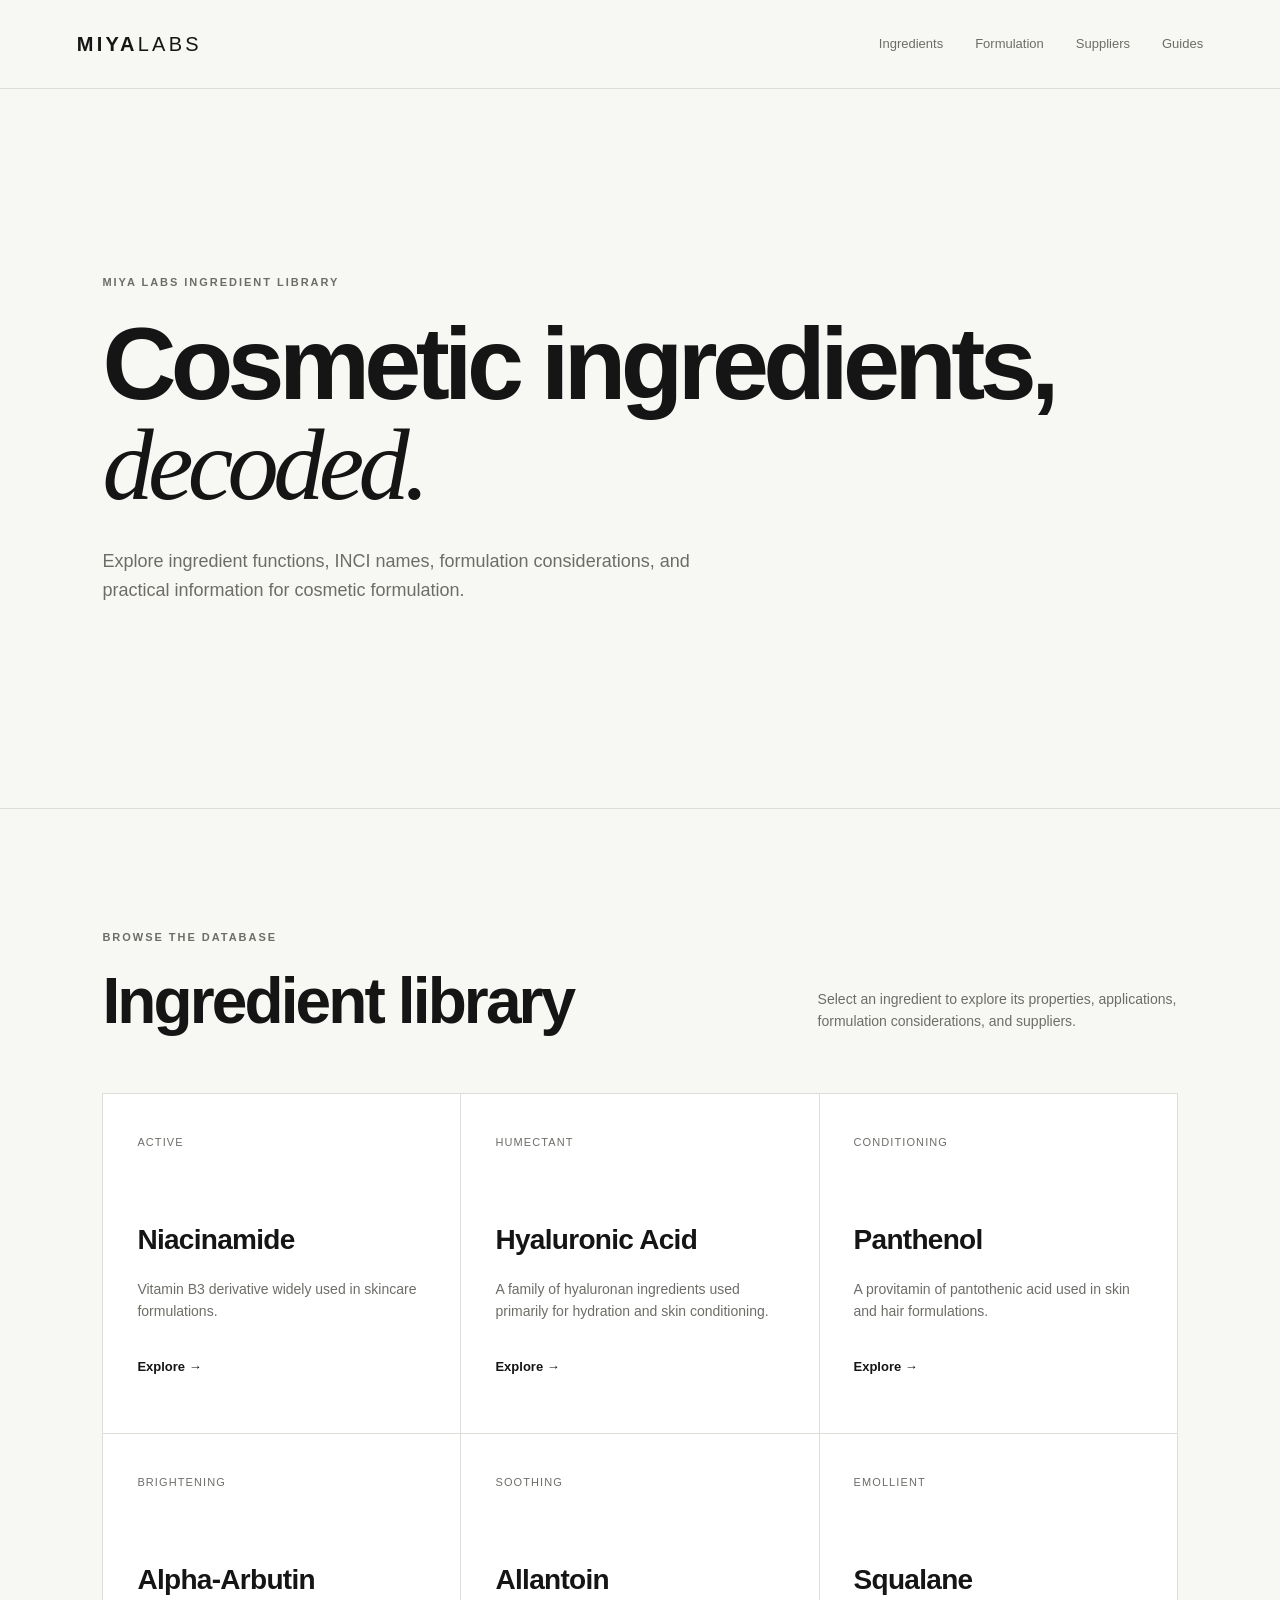
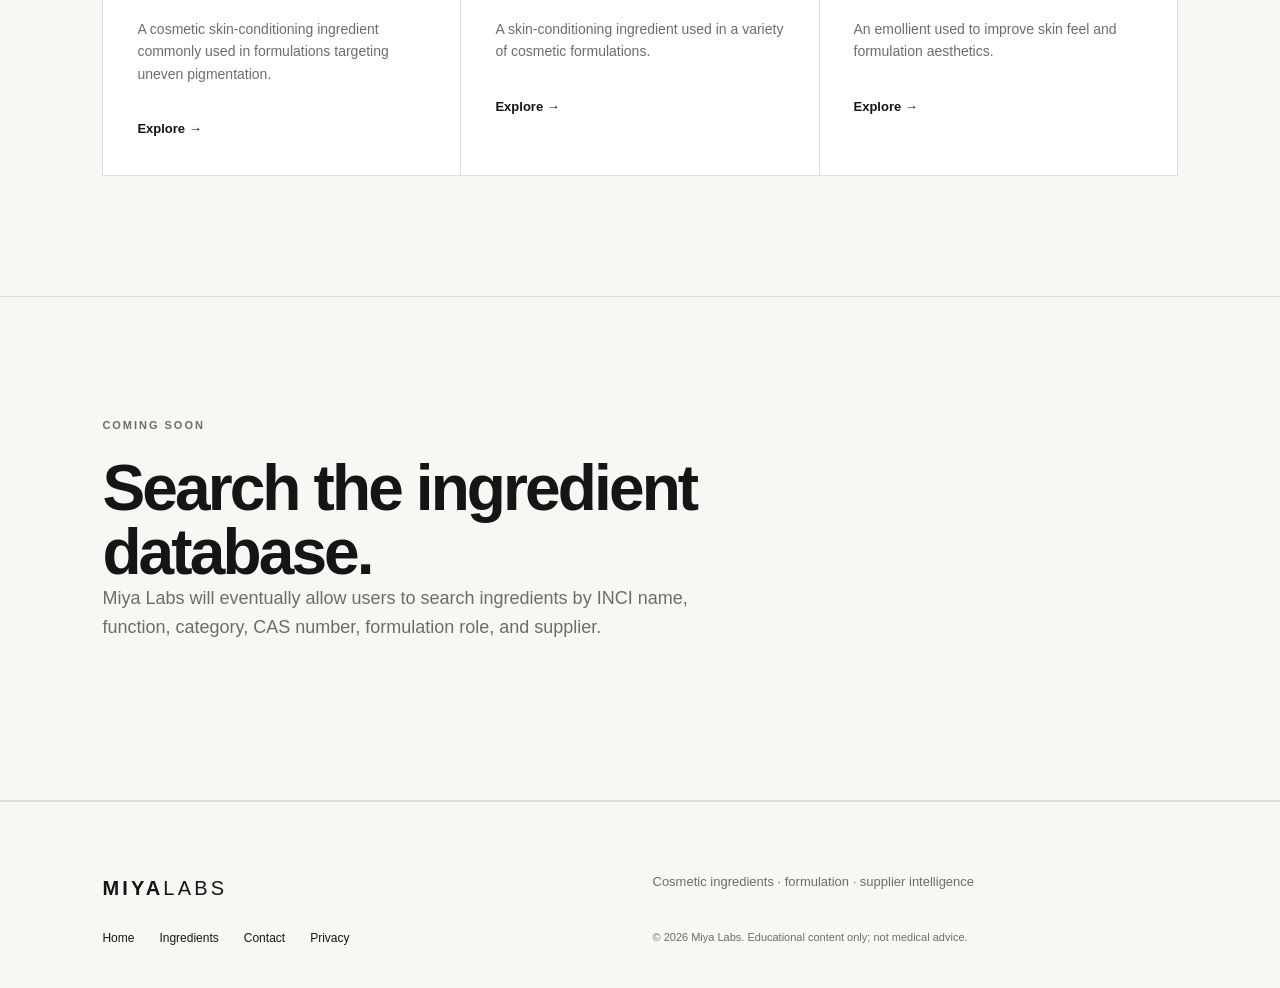
==== ingredients.html @ 277d53c7 "Create ingredients.html" ====
<!doctype html>
<html lang="en">
<head>
  <meta charset="utf-8">
  <meta name="viewport" content="width=device-width, initial-scale=1">

  <title>Cosmetic Ingredients | Miya Labs</title>

  <meta
    name="description"
    content="Explore cosmetic ingredients, their functions, formulation considerations, INCI names, and practical usage information."
  >

  <link rel="stylesheet" href="style.css">
</head>

<body>

<header class="site-header">

  <a class="brand" href="index.html">
    MIYA<span>LABS</span>
  </a>

  <nav>
    <a href="ingredients.html">Ingredients</a>
    <a href="index.html#formulation">Formulation</a>
    <a href="index.html#suppliers">Suppliers</a>
    <a href="index.html#guides">Guides</a>
  </nav>

</header>


<main>

<section class="hero">

  <p class="eyebrow">MIYA LABS INGREDIENT LIBRARY</p>

  <h1>
    Cosmetic ingredients,
    <em>decoded.</em>
  </h1>

  <p class="hero-copy">
    Explore ingredient functions, INCI names, formulation
    considerations, and practical information for cosmetic
    formulation.
  </p>

</section>


<section class="section">

  <div class="section-heading">

    <div>

      <p class="eyebrow">
        BROWSE THE DATABASE
      </p>

      <h2>
        Ingredient library
      </h2>

    </div>

    <p>
      Select an ingredient to explore its properties,
      applications, formulation considerations, and suppliers.
    </p>

  </div>


  <div class="cards">

    <article class="card">

      <span>ACTIVE</span>

      <h3>
        Niacinamide
      </h3>

      <p>
        Vitamin B3 derivative widely used in skincare
        formulations.
      </p>

      <a href="ingredients/niacinamide.html">
        Explore →
      </a>

    </article>


    <article class="card">

      <span>HUMECTANT</span>

      <h3>
        Hyaluronic Acid
      </h3>

      <p>
        A family of hyaluronan ingredients used primarily
        for hydration and skin conditioning.
      </p>

      <a href="#">
        Explore →
      </a>

    </article>


    <article class="card">

      <span>CONDITIONING</span>

      <h3>
        Panthenol
      </h3>

      <p>
        A provitamin of pantothenic acid used in
        skin and hair formulations.
      </p>

      <a href="#">
        Explore →
      </a>

    </article>


    <article class="card">

      <span>BRIGHTENING</span>

      <h3>
        Alpha-Arbutin
      </h3>

      <p>
        A cosmetic skin-conditioning ingredient commonly
        used in formulations targeting uneven pigmentation.
      </p>

      <a href="#">
        Explore →
      </a>

    </article>


    <article class="card">

      <span>SOOTHING</span>

      <h3>
        Allantoin
      </h3>

      <p>
        A skin-conditioning ingredient used in a variety
        of cosmetic formulations.
      </p>

      <a href="#">
        Explore →
      </a>

    </article>


    <article class="card">

      <span>EMOLLIENT</span>

      <h3>
        Squalane
      </h3>

      <p>
        An emollient used to improve skin feel and
        formulation aesthetics.
      </p>

      <a href="#">
        Explore →
      </a>

    </article>

  </div>

</section>


<section class="section">

  <p class="eyebrow">
    COMING SOON
  </p>

  <h2>
    Search the ingredient database.
  </h2>

  <p class="hero-copy">
    Miya Labs will eventually allow users to search ingredients
    by INCI name, function, category, CAS number, formulation
    role, and supplier.
  </p>

</section>

</main>


<footer>

  <div class="brand">
    MIYA<span>LABS</span>
  </div>

  <p>
    Cosmetic ingredients · formulation · supplier intelligence
  </p>

  <div class="footer-links">

    <a href="index.html">
      Home
    </a>

    <a href="ingredients.html">
      Ingredients
    </a>

    <a href="#">
      Contact
    </a>

    <a href="#">
      Privacy
    </a>

  </div>

  <small>
    © 2026 Miya Labs. Educational content only; not medical advice.
  </small>

</footer>

</body>
</html>
---- style.css ----
:root {
  --background: #f7f7f4;
  --surface: #ffffff;
  --text: #151515;
  --muted: #6d6d68;
  --line: #deded8;
  --accent: #172b3a;
  --accent-light: #e8eef1;
}

* {
  box-sizing: border-box;
}

html {
  scroll-behavior: smooth;
}

body {
  margin: 0;
  background: var(--background);
  color: var(--text);
  font-family: Arial, Helvetica, sans-serif;
  line-height: 1.6;
}

a {
  color: inherit;
  text-decoration: none;
}

.site-header {
  width: 100%;
  padding: 28px 6vw;
  display: flex;
  align-items: center;
  justify-content: space-between;
  border-bottom: 1px solid var(--line);
  background: rgba(247, 247, 244, 0.95);
}

.brand {
  font-size: 20px;
  font-weight: 800;
  letter-spacing: 0.16em;
}

.brand span {
  font-weight: 400;
}

nav {
  display: flex;
  gap: 32px;
}

nav a {
  font-size: 13px;
  color: var(--muted);
  transition: color 0.2s ease;
}

nav a:hover {
  color: var(--text);
}

.hero {
  min-height: 720px;
  padding: 150px 8vw 130px;
  display: flex;
  flex-direction: column;
  justify-content: center;
  border-bottom: 1px solid var(--line);
}

.eyebrow {
  margin: 0 0 22px;
  color: var(--muted);
  font-size: 11px;
  font-weight: 700;
  letter-spacing: 0.18em;
}

h1,
h2,
h3 {
  margin-top: 0;
}

h1 {
  max-width: 1000px;
  margin-bottom: 32px;
  font-size: clamp(48px, 8vw, 108px);
  line-height: 0.98;
  letter-spacing: -0.055em;
  font-weight: 700;
}

h1 em {
  font-family: Georgia, "Times New Roman", serif;
  font-weight: 400;
}

.hero-copy {
  max-width: 650px;
  margin: 0 0 38px;
  color: var(--muted);
  font-size: 18px;
}

.hero-actions {
  display: flex;
  gap: 12px;
  flex-wrap: wrap;
}

.button {
  display: inline-block;
  padding: 14px 22px;
  border: 1px solid var(--text);
  font-size: 13px;
  font-weight: 700;
  transition: all 0.2s ease;
}

.button.primary {
  background: var(--text);
  color: white;
}

.button.primary:hover {
  background: var(--accent);
  border-color: var(--accent);
}

.button.secondary {
  background: transparent;
}

.button.secondary:hover {
  background: white;
}

.section {
  padding: 120px 8vw;
  border-bottom: 1px solid var(--line);
}

.section-heading {
  display: flex;
  justify-content: space-between;
  gap: 60px;
  align-items: flex-end;
  margin-bottom: 60px;
}

.section-heading > p {
  max-width: 360px;
  margin: 0;
  color: var(--muted);
  font-size: 14px;
}

h2 {
  max-width: 800px;
  margin-bottom: 0;
  font-size: clamp(38px, 5vw, 70px);
  line-height: 1;
  letter-spacing: -0.045em;
}

.cards {
  display: grid;
  grid-template-columns: repeat(3, 1fr);
  border-top: 1px solid var(--line);
  border-left: 1px solid var(--line);
}

.card {
  min-height: 340px;
  padding: 34px;
  border-right: 1px solid var(--line);
  border-bottom: 1px solid var(--line);
  background: var(--surface);
  transition: transform 0.2s ease;
}

.card:hover {
  transform: translateY(-5px);
}

.card > span {
  color: var(--muted);
  font-size: 11px;
  letter-spacing: 0.1em;
}

.card h3 {
  margin: 65px 0 15px;
  font-size: 28px;
  letter-spacing: -0.025em;
}

.card p {
  max-width: 330px;
  margin-bottom: 30px;
  color: var(--muted);
  font-size: 14px;
}

.card a,
.text-link {
  font-size: 13px;
  font-weight: 700;
}

.feature {
  min-height: 650px;
  padding: 120px 8vw;
  display: grid;
  grid-template-columns: 1fr 300px;
  gap: 100px;
  align-items: center;
  background: var(--accent);
  color: white;
}

.feature .eyebrow,
.feature > div > p:not(.eyebrow) {
  color: #bdc8ce;
}

.feature h2 {
  max-width: 700px;
  margin-bottom: 35px;
}

.feature > div > p:not(.eyebrow) {
  max-width: 600px;
  font-size: 16px;
}

.feature .text-link {
  display: inline-block;
  margin-top: 25px;
}

.formula-mark {
  width: 260px;
  height: 260px;
  display: flex;
  align-items: center;
  justify-content: center;
  flex-direction: column;
  border: 1px solid rgba(255, 255, 255, 0.35);
  border-radius: 50%;
  font-family: Georgia, "Times New Roman", serif;
  font-size: 100px;
  line-height: 0.8;
}

.formula-mark small {
  margin-top: 15px;
  font-family: Arial, Helvetica, sans-serif;
  font-size: 11px;
  letter-spacing: 0.3em;
}

.directory-placeholder {
  min-height: 220px;
  padding: 40px;
  display: flex;
  flex-direction: column;
  justify-content: center;
  gap: 12px;
  border: 1px solid var(--line);
  background: var(--surface);
}

.directory-placeholder strong {
  font-size: 25px;
}

.directory-placeholder span {
  color: var(--muted);
  font-size: 14px;
}

.guides h2 {
  margin-bottom: 60px;
}

.guide-list {
  border-top: 1px solid var(--line);
}

.guide-list a {
  display: grid;
  grid-template-columns: 60px 1fr 220px;
  gap: 25px;
  align-items: center;
  padding: 25px 0;
  border-bottom: 1px solid var(--line);
  transition: padding-left 0.2s ease;
}

.guide-list a:hover {
  padding-left: 12px;
}

.guide-list span,
.guide-list small {
  color: var(--muted);
  font-size: 11px;
}

.guide-list strong {
  font-size: 18px;
}

footer {
  padding: 70px 8vw 40px;
  display: grid;
  grid-template-columns: 1fr 1fr;
  gap: 25px;
  border-top: 1px solid var(--line);
}

footer p {
  margin: 0;
  color: var(--muted);
  font-size: 13px;
}

.footer-links {
  display: flex;
  gap: 25px;
  flex-wrap: wrap;
  font-size: 12px;
}

footer small {
  color: var(--muted);
  font-size: 11px;
}

@media (max-width: 800px) {

  .site-header {
    padding: 22px 5vw;
  }

  nav {
    display: none;
  }

  .hero {
    min-height: 650px;
    padding: 100px 7vw;
  }

  .section {
    padding: 85px 7vw;
  }

  .section-heading {
    display: block;
  }

  .section-heading > p {
    margin-top: 25px;
  }

  .cards {
    grid-template-columns: 1fr;
  }

  .feature {
    padding: 85px 7vw;
    grid-template-columns: 1fr;
  }

  .formula-mark {
    width: 190px;
    height: 190px;
    font-size: 70px;
  }

  .guide-list a {
    grid-template-columns: 40px 1fr;
  }

  .guide-list small {
    grid-column: 2;
  }

  footer {
    padding: 60px 7vw 35px;
    grid-template-columns: 1fr;
  }
}
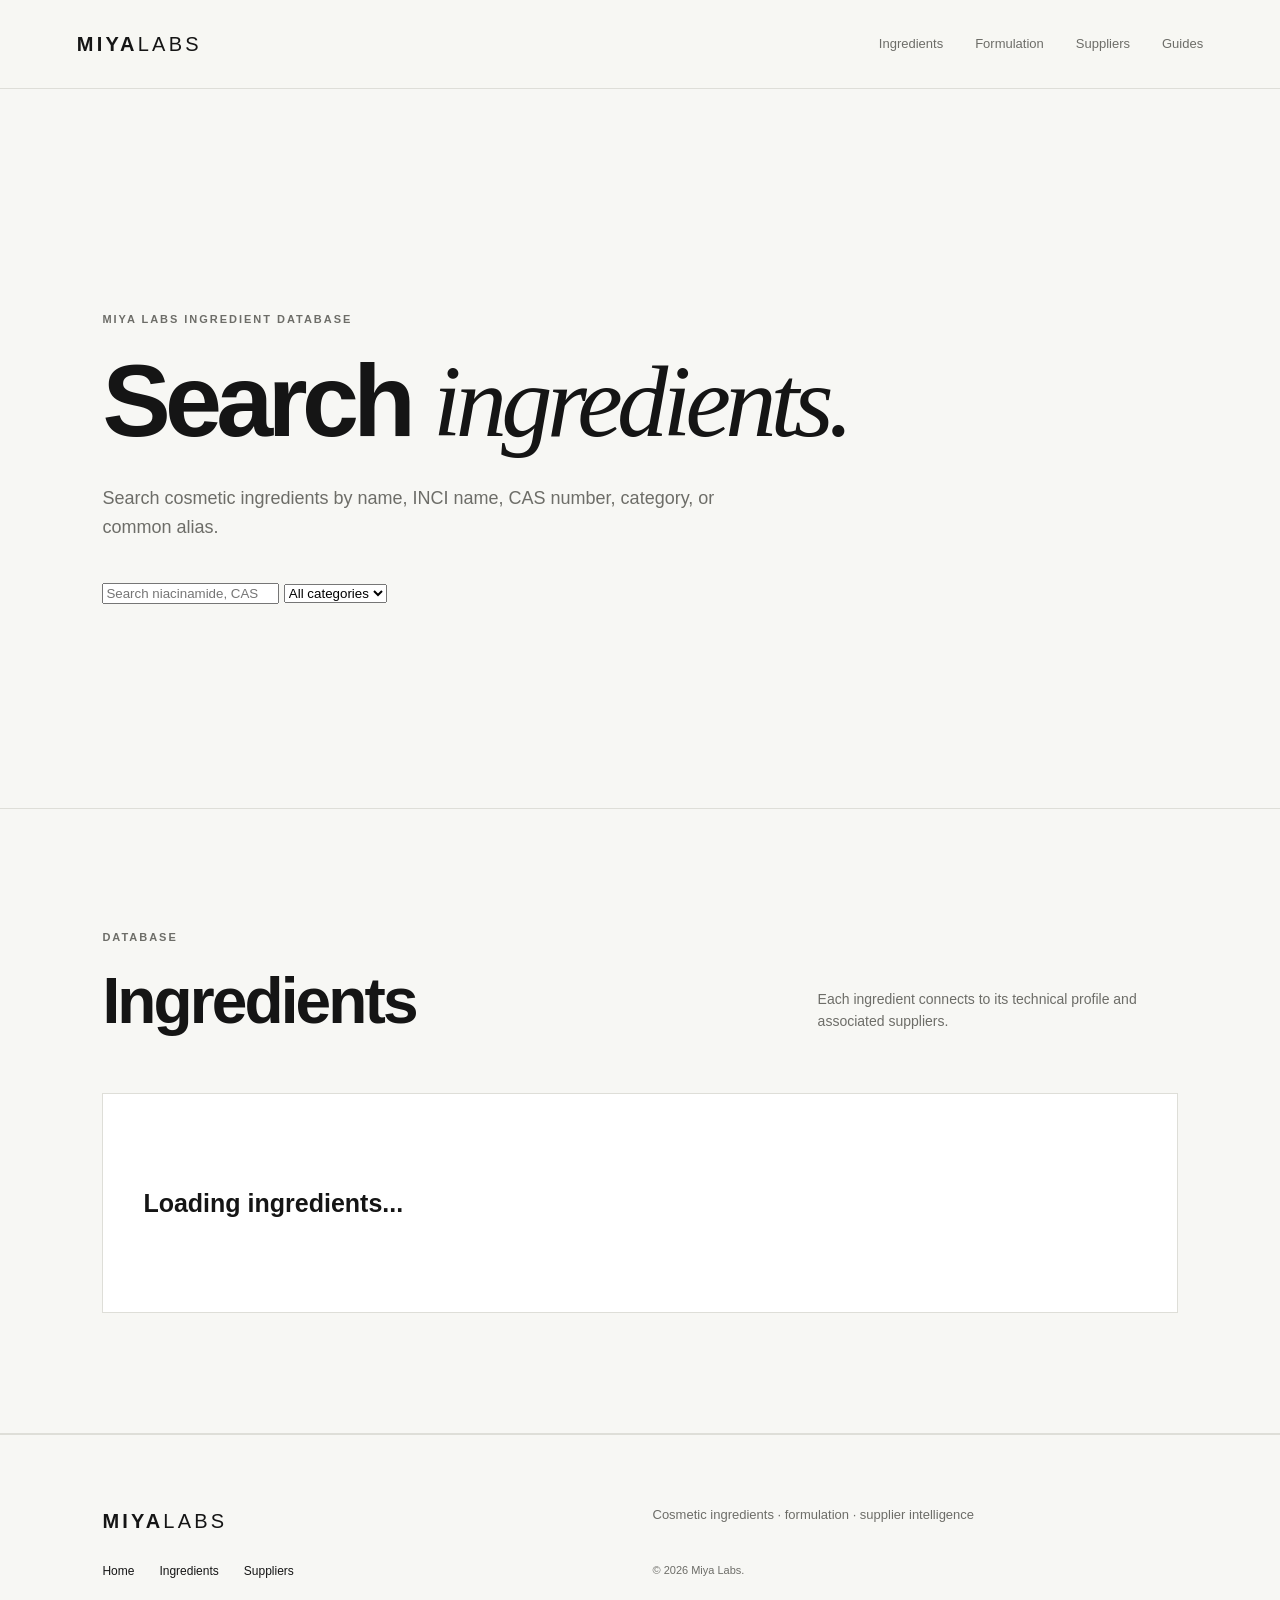
==== commit f0f50df5: "Update ingredients.html" ====
--- a/ingredients.html
+++ b/ingredients.html
@@ -1,226 +1,196 @@
 <!doctype html>
+
 <html lang="en">
+
 <head>
+
   <meta charset="utf-8">
-  <meta name="viewport" content="width=device-width, initial-scale=1">
-
-  <title>Cosmetic Ingredients | Miya Labs</title>
+
+  <meta
+    name="viewport"
+    content="width=device-width, initial-scale=1"
+  >
+
+  <title>
+    Cosmetic Ingredient Database | Miya Labs
+  </title>
 
   <meta
     name="description"
-    content="Explore cosmetic ingredients, their functions, formulation considerations, INCI names, and practical usage information."
-  >
-
-  <link rel="stylesheet" href="style.css">
+    content="Search the Miya Labs cosmetic ingredient database by ingredient name, INCI name, CAS number, or category."
+  >
+
+  <link
+    rel="stylesheet"
+    href="style.css"
+  >
+
 </head>
 
+
 <body>
 
+
 <header class="site-header">
 
-  <a class="brand" href="index.html">
+  <a
+    class="brand"
+    href="index.html"
+  >
     MIYA<span>LABS</span>
   </a>
 
+
   <nav>
-    <a href="ingredients.html">Ingredients</a>
-    <a href="index.html#formulation">Formulation</a>
-    <a href="index.html#suppliers">Suppliers</a>
-    <a href="index.html#guides">Guides</a>
+
+    <a href="ingredients.html">
+      Ingredients
+    </a>
+
+    <a href="index.html#formulation">
+      Formulation
+    </a>
+
+    <a href="suppliers.html">
+      Suppliers
+    </a>
+
+    <a href="index.html#guides">
+      Guides
+    </a>
+
   </nav>
 
 </header>
 
 
+
 <main>
 
+
 <section class="hero">
 
-  <p class="eyebrow">MIYA LABS INGREDIENT LIBRARY</p>
+  <p class="eyebrow">
+    MIYA LABS INGREDIENT DATABASE
+  </p>
+
 
   <h1>
-    Cosmetic ingredients,
-    <em>decoded.</em>
+
+    Search
+    <em>ingredients.</em>
+
   </h1>
 
+
   <p class="hero-copy">
-    Explore ingredient functions, INCI names, formulation
-    considerations, and practical information for cosmetic
-    formulation.
+
+    Search cosmetic ingredients by name,
+    INCI name, CAS number, category,
+    or common alias.
+
   </p>
 
+
+  <div class="supplier-search">
+
+    <input
+      id="ingredient-search"
+      type="search"
+      placeholder="Search niacinamide, CAS 98-92-0..."
+      aria-label="Search ingredients"
+    >
+
+
+    <select
+      id="ingredient-category"
+      aria-label="Filter ingredients by category"
+    >
+
+      <option value="all">
+        All categories
+      </option>
+
+      <option value="Active">
+        Actives
+      </option>
+
+      <option value="Humectant">
+        Humectants
+      </option>
+
+      <option value="Emollient">
+        Emollients
+      </option>
+
+      <option value="Preservative">
+        Preservatives
+      </option>
+
+      <option value="Emulsifier">
+        Emulsifiers
+      </option>
+
+    </select>
+
+  </div>
+
 </section>
 
 
+
 <section class="section">
 
+
   <div class="section-heading">
 
     <div>
 
       <p class="eyebrow">
-        BROWSE THE DATABASE
+        DATABASE
       </p>
 
+
       <h2>
-        Ingredient library
+        Ingredients
       </h2>
 
     </div>
 
+
     <p>
-      Select an ingredient to explore its properties,
-      applications, formulation considerations, and suppliers.
+
+      Each ingredient connects to its
+      technical profile and associated
+      suppliers.
+
     </p>
 
   </div>
 
 
-  <div class="cards">
-
-    <article class="card">
-
-      <span>ACTIVE</span>
-
-      <h3>
-        Niacinamide
-      </h3>
-
-      <p>
-        Vitamin B3 derivative widely used in skincare
-        formulations.
-      </p>
-
-      <a href="ingredients/niacinamide.html">
-        Explore →
-      </a>
-
-    </article>
-
-
-    <article class="card">
-
-      <span>HUMECTANT</span>
-
-      <h3>
-        Hyaluronic Acid
-      </h3>
-
-      <p>
-        A family of hyaluronan ingredients used primarily
-        for hydration and skin conditioning.
-      </p>
-
-      <a href="#">
-        Explore →
-      </a>
-
-    </article>
-
-
-    <article class="card">
-
-      <span>CONDITIONING</span>
-
-      <h3>
-        Panthenol
-      </h3>
-
-      <p>
-        A provitamin of pantothenic acid used in
-        skin and hair formulations.
-      </p>
-
-      <a href="#">
-        Explore →
-      </a>
-
-    </article>
-
-
-    <article class="card">
-
-      <span>BRIGHTENING</span>
-
-      <h3>
-        Alpha-Arbutin
-      </h3>
-
-      <p>
-        A cosmetic skin-conditioning ingredient commonly
-        used in formulations targeting uneven pigmentation.
-      </p>
-
-      <a href="#">
-        Explore →
-      </a>
-
-    </article>
-
-
-    <article class="card">
-
-      <span>SOOTHING</span>
-
-      <h3>
-        Allantoin
-      </h3>
-
-      <p>
-        A skin-conditioning ingredient used in a variety
-        of cosmetic formulations.
-      </p>
-
-      <a href="#">
-        Explore →
-      </a>
-
-    </article>
-
-
-    <article class="card">
-
-      <span>EMOLLIENT</span>
-
-      <h3>
-        Squalane
-      </h3>
-
-      <p>
-        An emollient used to improve skin feel and
-        formulation aesthetics.
-      </p>
-
-      <a href="#">
-        Explore →
-      </a>
-
-    </article>
-
-  </div>
+
+  <div
+    id="ingredient-results"
+    class="supplier-results"
+  >
+
+    <div class="directory-placeholder">
+
+      <strong>
+        Loading ingredients...
+      </strong>
+
+    </div>
+
+  </div>
+
 
 </section>
 
 
-<section class="section">
-
-  <p class="eyebrow">
-    COMING SOON
-  </p>
-
-  <h2>
-    Search the ingredient database.
-  </h2>
-
-  <p class="hero-copy">
-    Miya Labs will eventually allow users to search ingredients
-    by INCI name, function, category, CAS number, formulation
-    role, and supplier.
-  </p>
-
-</section>
-
 </main>
+
 
 
 <footer>
@@ -228,11 +198,13 @@
   <div class="brand">
     MIYA<span>LABS</span>
   </div>
+
 
   <p>
     Cosmetic ingredients · formulation · supplier intelligence
   </p>
 
+
   <div class="footer-links">
 
     <a href="index.html">
@@ -243,21 +215,24 @@
       Ingredients
     </a>
 
-    <a href="#">
-      Contact
-    </a>
-
-    <a href="#">
-      Privacy
-    </a>
-
-  </div>
+    <a href="suppliers.html">
+      Suppliers
+    </a>
+
+  </div>
+
 
   <small>
-    © 2026 Miya Labs. Educational content only; not medical advice.
+    © 2026 Miya Labs.
   </small>
 
 </footer>
 
+
+
+<script src="ingredients.js"></script>
+
+
 </body>
+
 </html>
--- a/style.css
+++ b/style.css
@@ -398,4 +398,122 @@
     padding: 60px 7vw 35px;
     grid-template-columns: 1fr;
   }
-}
+
+.supplier-search {
+  display: flex;
+  gap: 12px;
+  max-width: 850px;
+  margin-top: 40px;
+}
+
+.supplier-search input,
+.supplier-search select {
+  min-height: 52px;
+  padding: 0 16px;
+  border: 1px solid var(--line);
+  background: white;
+  color: var(--text);
+  font-family: inherit;
+  font-size: 14px;
+}
+
+.supplier-search input {
+  flex: 1;
+}
+
+.supplier-search select {
+  min-width: 210px;
+}
+
+.supplier-search input:focus,
+.supplier-search select:focus {
+  outline: 2px solid var(--accent);
+  outline-offset: 2px;
+}
+
+.supplier-results {
+  display: grid;
+  gap: 18px;
+}
+
+.supplier-result {
+  padding: 35px;
+  border: 1px solid var(--line);
+  background: white;
+}
+
+.supplier-meta {
+  display: flex;
+  justify-content: space-between;
+  gap: 20px;
+  margin-bottom: 25px;
+  color: var(--muted);
+  font-size: 10px;
+  font-weight: 700;
+  letter-spacing: 0.12em;
+}
+
+.supplier-result h3 {
+  margin-bottom: 12px;
+  font-size: 30px;
+  letter-spacing: -0.03em;
+}
+
+.supplier-result > p {
+  color: var(--muted);
+  font-size: 14px;
+}
+
+.supplier-products {
+  margin-top: 28px;
+  border-top: 1px solid var(--line);
+}
+
+.supplier-product {
+  display: grid;
+  grid-template-columns: 1fr 120px 150px;
+  gap: 20px;
+  align-items: center;
+  padding: 18px 0;
+  border-bottom: 1px solid var(--line);
+}
+
+.supplier-product strong {
+  font-size: 14px;
+}
+
+.supplier-product span {
+  color: var(--muted);
+  font-size: 12px;
+}
+
+.supplier-product a {
+  font-size: 12px;
+  font-weight: 700;
+}
+
+@media (max-width: 700px) {
+
+  .supplier-search {
+    flex-direction: column;
+  }
+
+  .supplier-search select {
+    width: 100%;
+  }
+
+  .supplier-result {
+    padding: 25px;
+  }
+
+  .supplier-meta {
+    flex-direction: column;
+    gap: 8px;
+  }
+
+  .supplier-product {
+    grid-template-columns: 1fr;
+    gap: 8px;
+  }
+
+}
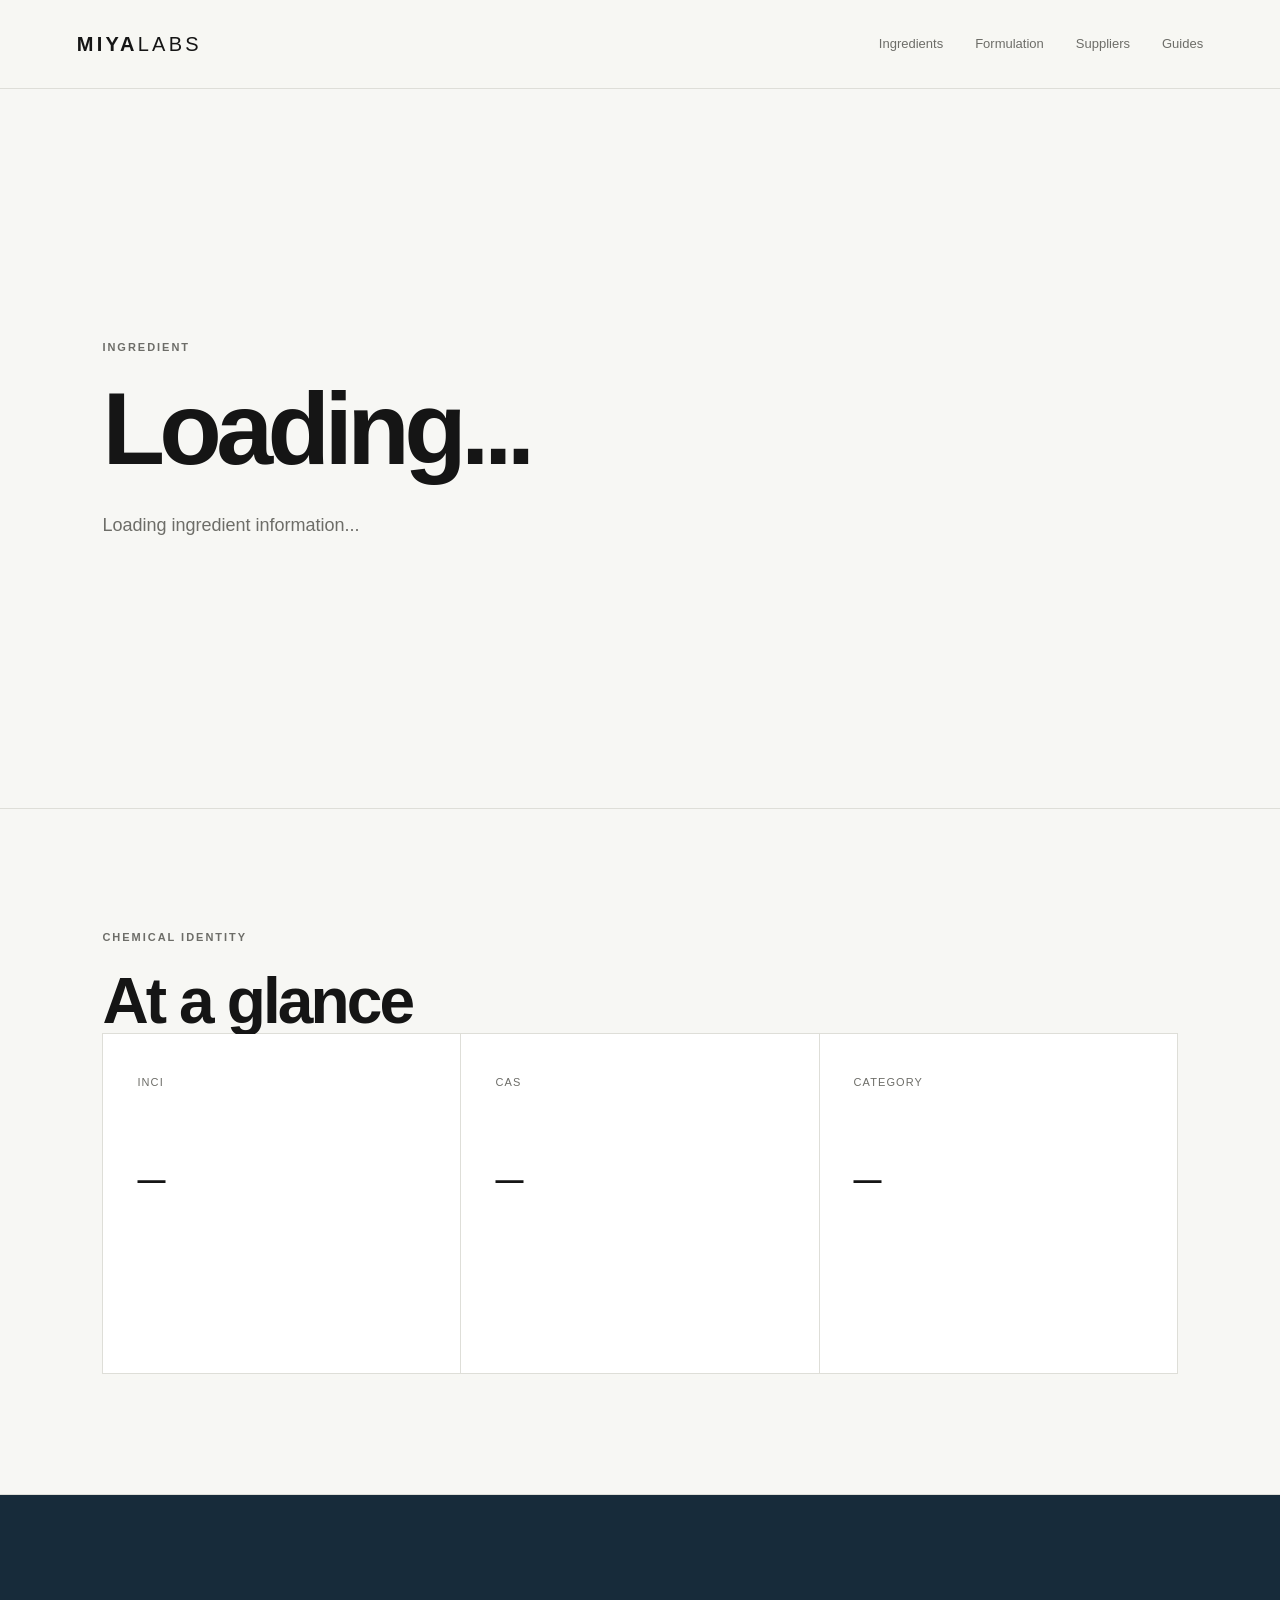
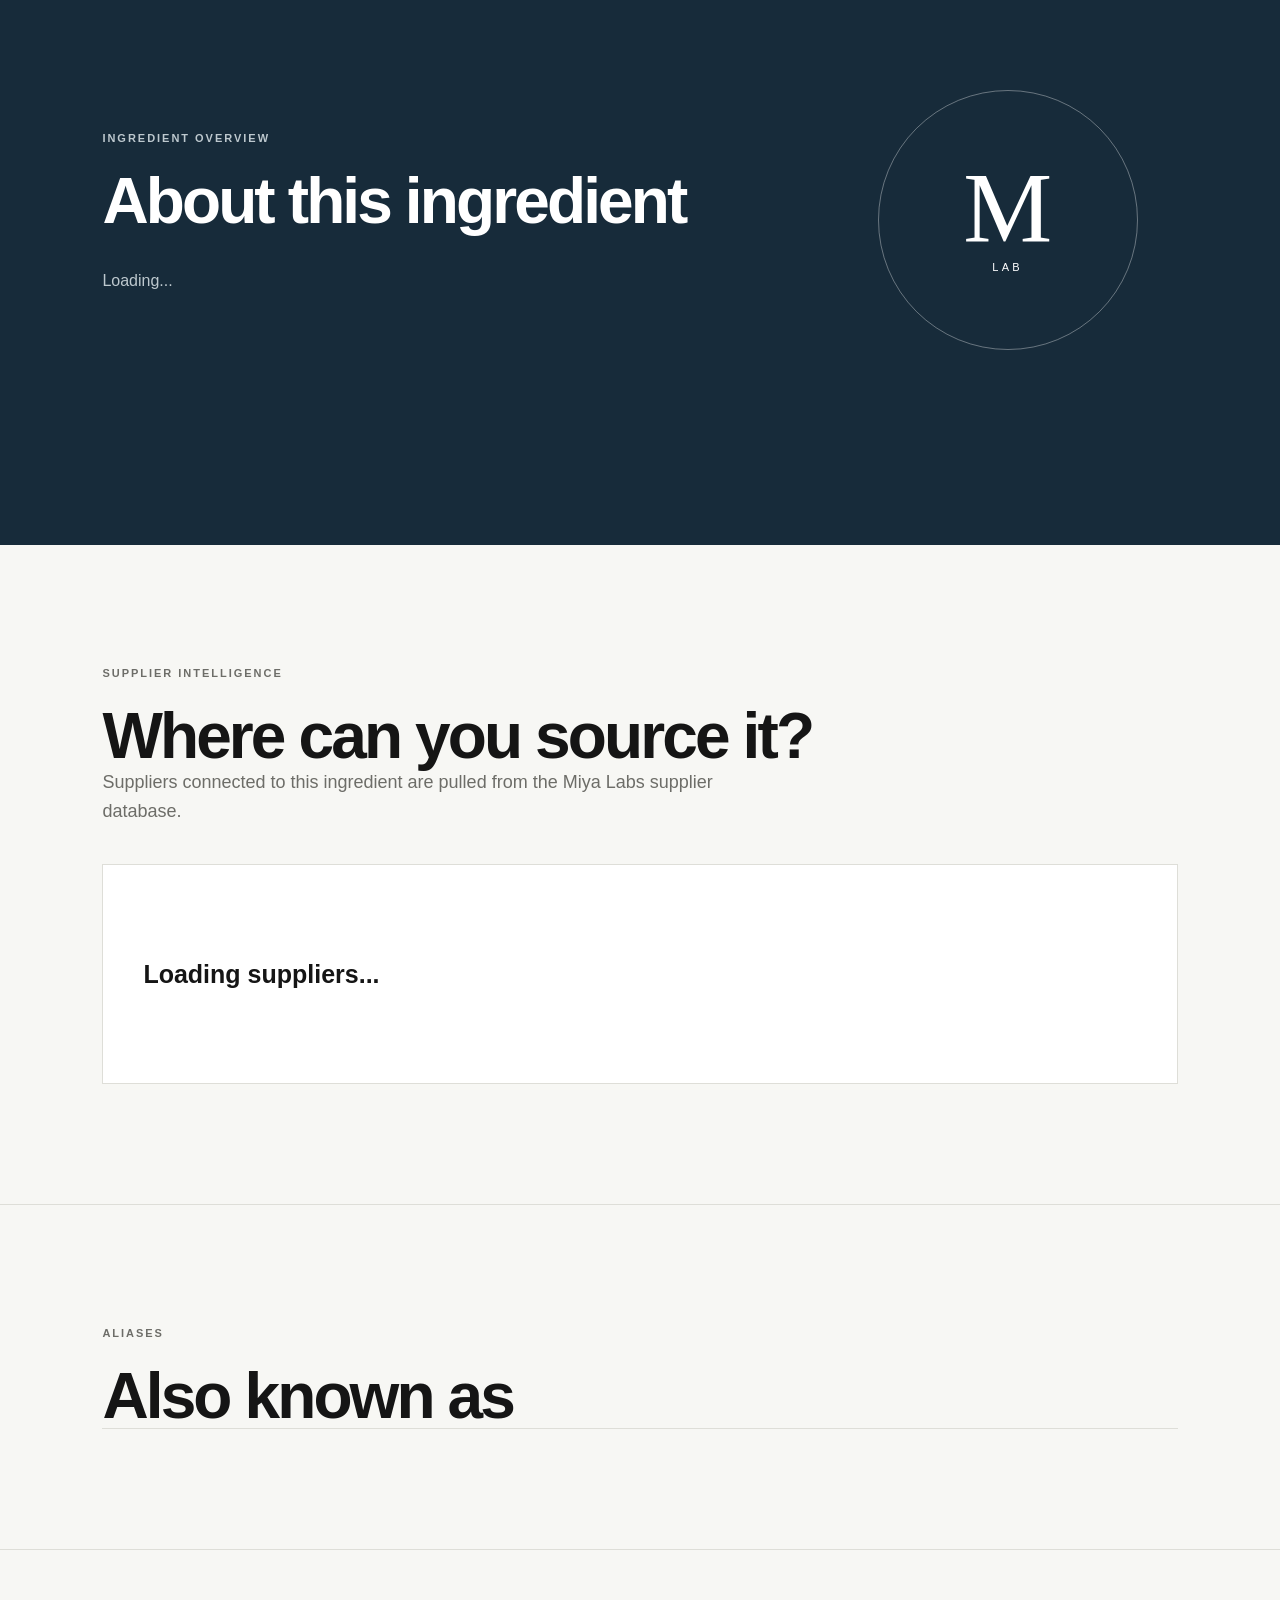
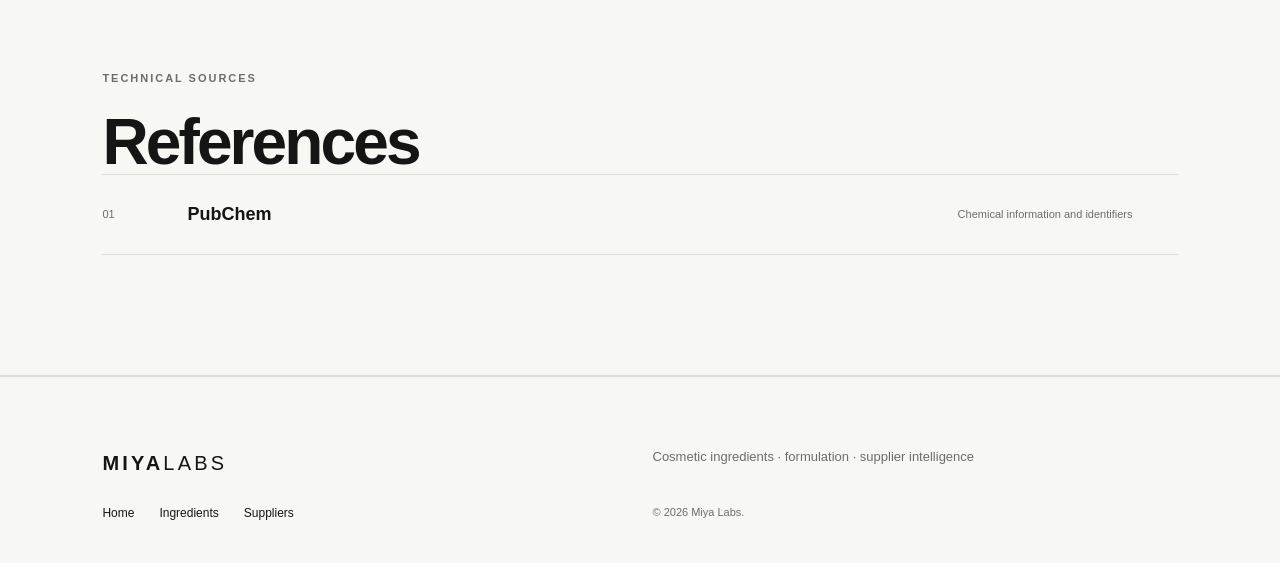
==== commit 9124d97e: "Update ingredients.html" ====
--- a/ingredients.html
+++ b/ingredients.html
@@ -12,12 +12,13 @@
   >
 
   <title>
-    Cosmetic Ingredient Database | Miya Labs
+    Ingredient | Miya Labs
   </title>
 
   <meta
+    id="meta-description"
     name="description"
-    content="Search the Miya Labs cosmetic ingredient database by ingredient name, INCI name, CAS number, or category."
+    content="Cosmetic ingredient information from Miya Labs."
   >
 
   <link
@@ -70,118 +71,237 @@
 
 <section class="hero">
 
+  <p
+    class="eyebrow"
+    id="ingredient-category"
+  >
+    INGREDIENT
+  </p>
+
+
+  <h1 id="ingredient-name">
+    Loading...
+  </h1>
+
+
+  <p
+    class="hero-copy"
+    id="ingredient-description"
+  >
+    Loading ingredient information...
+  </p>
+
+</section>
+
+
+
+<section class="section">
+
+
   <p class="eyebrow">
-    MIYA LABS INGREDIENT DATABASE
-  </p>
-
-
-  <h1>
-
-    Search
-    <em>ingredients.</em>
-
-  </h1>
+    CHEMICAL IDENTITY
+  </p>
+
+
+  <h2>
+    At a glance
+  </h2>
+
+
+  <div class="cards">
+
+
+    <article class="card">
+
+      <span>
+        INCI
+      </span>
+
+      <h3 id="ingredient-inci">
+        —
+      </h3>
+
+    </article>
+
+
+    <article class="card">
+
+      <span>
+        CAS
+      </span>
+
+      <h3 id="ingredient-cas">
+        —
+      </h3>
+
+    </article>
+
+
+    <article class="card">
+
+      <span>
+        CATEGORY
+      </span>
+
+      <h3 id="ingredient-category-card">
+        —
+      </h3>
+
+    </article>
+
+
+  </div>
+
+</section>
+
+
+
+<section class="feature">
+
+
+  <div>
+
+    <p class="eyebrow">
+      INGREDIENT OVERVIEW
+    </p>
+
+
+    <h2 id="overview-title">
+      About this ingredient
+    </h2>
+
+
+    <p id="overview-text">
+      Loading...
+    </p>
+
+  </div>
+
+
+  <div
+    class="formula-mark"
+    aria-hidden="true"
+  >
+
+    <span id="ingredient-symbol">
+      M
+    </span>
+
+    <small>
+      LAB
+    </small>
+
+  </div>
+
+
+</section>
+
+
+
+<section class="section">
+
+
+  <p class="eyebrow">
+    SUPPLIER INTELLIGENCE
+  </p>
+
+
+  <h2>
+    Where can you source it?
+  </h2>
 
 
   <p class="hero-copy">
 
-    Search cosmetic ingredients by name,
-    INCI name, CAS number, category,
-    or common alias.
-
-  </p>
-
-
-  <div class="supplier-search">
-
-    <input
-      id="ingredient-search"
-      type="search"
-      placeholder="Search niacinamide, CAS 98-92-0..."
-      aria-label="Search ingredients"
+    Suppliers connected to this ingredient
+    are pulled from the Miya Labs supplier
+    database.
+
+  </p>
+
+
+  <div
+    id="ingredient-suppliers"
+    class="supplier-results"
+  >
+
+    <div class="directory-placeholder">
+
+      <strong>
+        Loading suppliers...
+      </strong>
+
+    </div>
+
+  </div>
+
+
+</section>
+
+
+
+<section class="section">
+
+
+  <p class="eyebrow">
+    ALIASES
+  </p>
+
+
+  <h2>
+    Also known as
+  </h2>
+
+
+  <div
+    id="ingredient-aliases"
+    class="cards"
+  >
+  </div>
+
+
+</section>
+
+
+
+<section class="section">
+
+
+  <p class="eyebrow">
+    TECHNICAL SOURCES
+  </p>
+
+
+  <h2>
+    References
+  </h2>
+
+
+  <div class="guide-list">
+
+
+    <a
+      href="https://pubchem.ncbi.nlm.nih.gov/"
+      target="_blank"
+      rel="noopener"
     >
 
-
-    <select
-      id="ingredient-category"
-      aria-label="Filter ingredients by category"
-    >
-
-      <option value="all">
-        All categories
-      </option>
-
-      <option value="Active">
-        Actives
-      </option>
-
-      <option value="Humectant">
-        Humectants
-      </option>
-
-      <option value="Emollient">
-        Emollients
-      </option>
-
-      <option value="Preservative">
-        Preservatives
-      </option>
-
-      <option value="Emulsifier">
-        Emulsifiers
-      </option>
-
-    </select>
-
-  </div>
-
-</section>
-
-
-
-<section class="section">
-
-
-  <div class="section-heading">
-
-    <div>
-
-      <p class="eyebrow">
-        DATABASE
-      </p>
-
-
-      <h2>
-        Ingredients
-      </h2>
-
-    </div>
-
-
-    <p>
-
-      Each ingredient connects to its
-      technical profile and associated
-      suppliers.
-
-    </p>
-
-  </div>
-
-
-
-  <div
-    id="ingredient-results"
-    class="supplier-results"
-  >
-
-    <div class="directory-placeholder">
+      <span>
+        01
+      </span>
+
 
       <strong>
-        Loading ingredients...
+        PubChem
       </strong>
 
-    </div>
+
+      <small>
+        Chemical information and identifiers
+      </small>
+
+    </a>
+
 
   </div>
 
@@ -230,7 +350,7 @@
 
 
 
-<script src="ingredients.js"></script>
+<script src="ingredient-page.js"></script>
 
 
 </body>
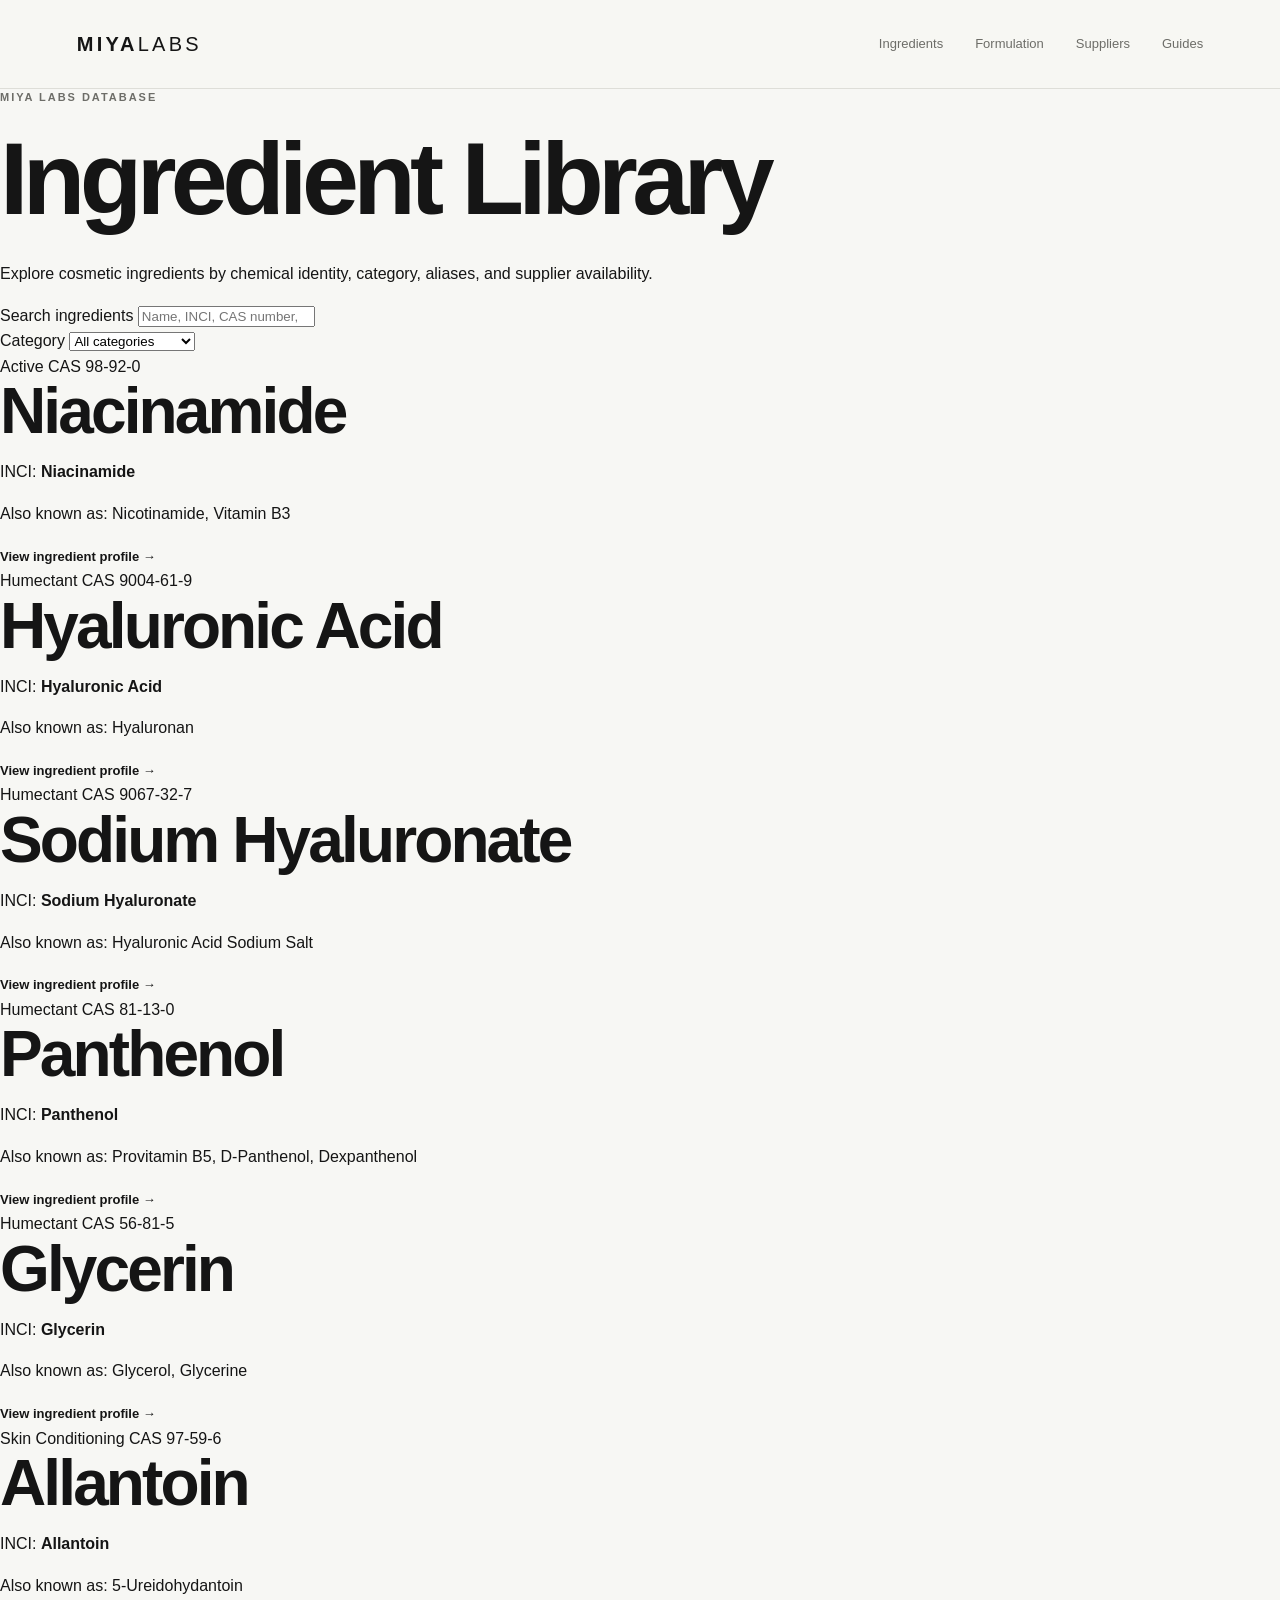
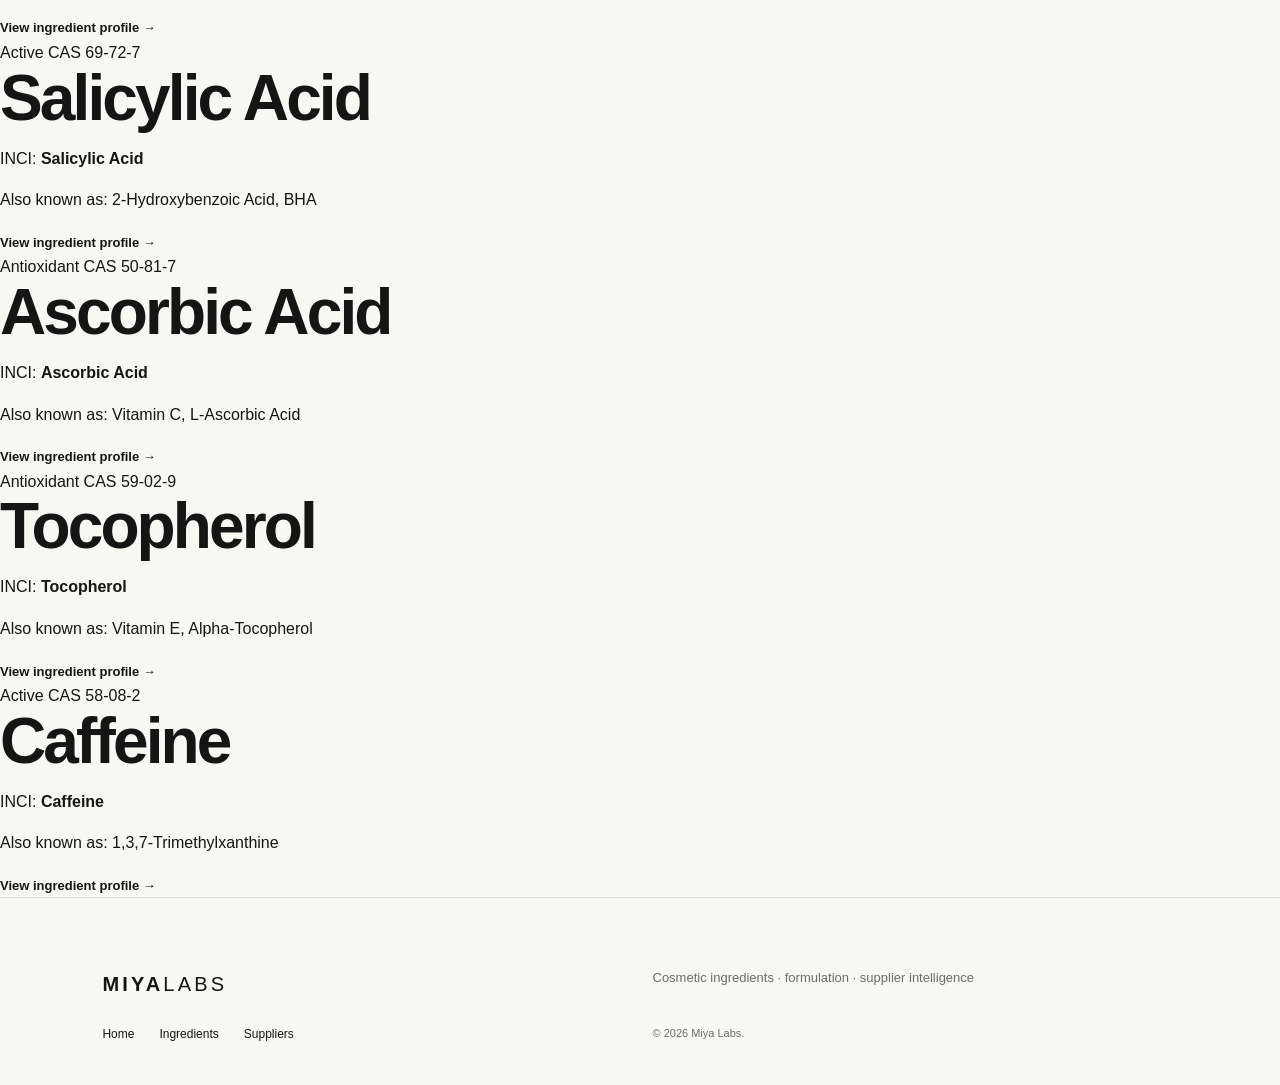
==== commit 8df61242: "Update ingredients.html" ====
--- a/ingredients.html
+++ b/ingredients.html
@@ -12,13 +12,12 @@
   >
 
   <title>
-    Ingredient | Miya Labs
+    Ingredient Library | Miya Labs
   </title>
 
   <meta
-    id="meta-description"
     name="description"
-    content="Cosmetic ingredient information from Miya Labs."
+    content="Search the Miya Labs cosmetic ingredient library by ingredient name, INCI name, CAS number, alias, or category."
   >
 
   <link
@@ -37,14 +36,20 @@
   <a
     class="brand"
     href="index.html"
-  >
+    aria-label="Miya Labs home"
+  >
+
     MIYA<span>LABS</span>
+
   </a>
 
 
-  <nav>
-
-    <a href="ingredients.html">
+  <nav aria-label="Main navigation">
+
+    <a
+      href="ingredients.html"
+      class="active"
+    >
       Ingredients
     </a>
 
@@ -69,86 +74,70 @@
 <main>
 
 
-<section class="hero">
-
-  <p
-    class="eyebrow"
-    id="ingredient-category"
-  >
-    INGREDIENT
+<section class="page-intro">
+
+  <p class="eyebrow">
+    MIYA LABS DATABASE
   </p>
 
 
-  <h1 id="ingredient-name">
-    Loading...
+  <h1>
+    Ingredient Library
   </h1>
 
 
-  <p
-    class="hero-copy"
-    id="ingredient-description"
-  >
-    Loading ingredient information...
+  <p>
+
+    Explore cosmetic ingredients by chemical
+    identity, category, aliases, and supplier
+    availability.
+
   </p>
 
 </section>
 
 
 
-<section class="section">
-
-
-  <p class="eyebrow">
-    CHEMICAL IDENTITY
-  </p>
-
-
-  <h2>
-    At a glance
-  </h2>
-
-
-  <div class="cards">
-
-
-    <article class="card">
-
-      <span>
-        INCI
-      </span>
-
-      <h3 id="ingredient-inci">
-        —
-      </h3>
-
-    </article>
-
-
-    <article class="card">
-
-      <span>
-        CAS
-      </span>
-
-      <h3 id="ingredient-cas">
-        —
-      </h3>
-
-    </article>
-
-
-    <article class="card">
-
-      <span>
-        CATEGORY
-      </span>
-
-      <h3 id="ingredient-category-card">
-        —
-      </h3>
-
-    </article>
-
+<section class="directory-controls">
+
+  <div class="search-field">
+
+    <label
+      for="ingredient-search"
+    >
+      Search ingredients
+    </label>
+
+
+    <input
+      id="ingredient-search"
+      type="search"
+      placeholder="Name, INCI, CAS number, alias..."
+      autocomplete="off"
+    >
+
+  </div>
+
+
+
+  <div class="filter-field">
+
+    <label
+      for="ingredient-category"
+    >
+      Category
+    </label>
+
+
+    <select
+      id="ingredient-category"
+    >
+
+      <option value="all">
+        All categories
+      </option>
+
+    </select>
 
   </div>
 
@@ -156,155 +145,25 @@
 
 
 
-<section class="feature">
-
-
-  <div>
-
-    <p class="eyebrow">
-      INGREDIENT OVERVIEW
-    </p>
-
-
-    <h2 id="overview-title">
-      About this ingredient
-    </h2>
-
-
-    <p id="overview-text">
-      Loading...
-    </p>
-
-  </div>
-
+<section
+  class="directory-section"
+  aria-live="polite"
+>
 
   <div
-    class="formula-mark"
-    aria-hidden="true"
-  >
-
-    <span id="ingredient-symbol">
-      M
-    </span>
-
-    <small>
-      LAB
-    </small>
-
-  </div>
-
-
-</section>
-
-
-
-<section class="section">
-
-
-  <p class="eyebrow">
-    SUPPLIER INTELLIGENCE
-  </p>
-
-
-  <h2>
-    Where can you source it?
-  </h2>
-
-
-  <p class="hero-copy">
-
-    Suppliers connected to this ingredient
-    are pulled from the Miya Labs supplier
-    database.
-
-  </p>
-
-
-  <div
-    id="ingredient-suppliers"
-    class="supplier-results"
+    id="ingredient-results"
+    class="ingredient-grid"
   >
 
     <div class="directory-placeholder">
 
       <strong>
-        Loading suppliers...
+        Loading ingredients...
       </strong>
 
     </div>
 
   </div>
-
-
-</section>
-
-
-
-<section class="section">
-
-
-  <p class="eyebrow">
-    ALIASES
-  </p>
-
-
-  <h2>
-    Also known as
-  </h2>
-
-
-  <div
-    id="ingredient-aliases"
-    class="cards"
-  >
-  </div>
-
-
-</section>
-
-
-
-<section class="section">
-
-
-  <p class="eyebrow">
-    TECHNICAL SOURCES
-  </p>
-
-
-  <h2>
-    References
-  </h2>
-
-
-  <div class="guide-list">
-
-
-    <a
-      href="https://pubchem.ncbi.nlm.nih.gov/"
-      target="_blank"
-      rel="noopener"
-    >
-
-      <span>
-        01
-      </span>
-
-
-      <strong>
-        PubChem
-      </strong>
-
-
-      <small>
-        Chemical information and identifiers
-      </small>
-
-    </a>
-
-
-  </div>
-
 
 </section>
 
@@ -321,7 +180,8 @@
 
 
   <p>
-    Cosmetic ingredients · formulation · supplier intelligence
+    Cosmetic ingredients · formulation ·
+    supplier intelligence
   </p>
 
 
@@ -350,7 +210,7 @@
 
 
 
-<script src="ingredient-page.js"></script>
+<script src="ingredients.js"></script>
 
 
 </body>
